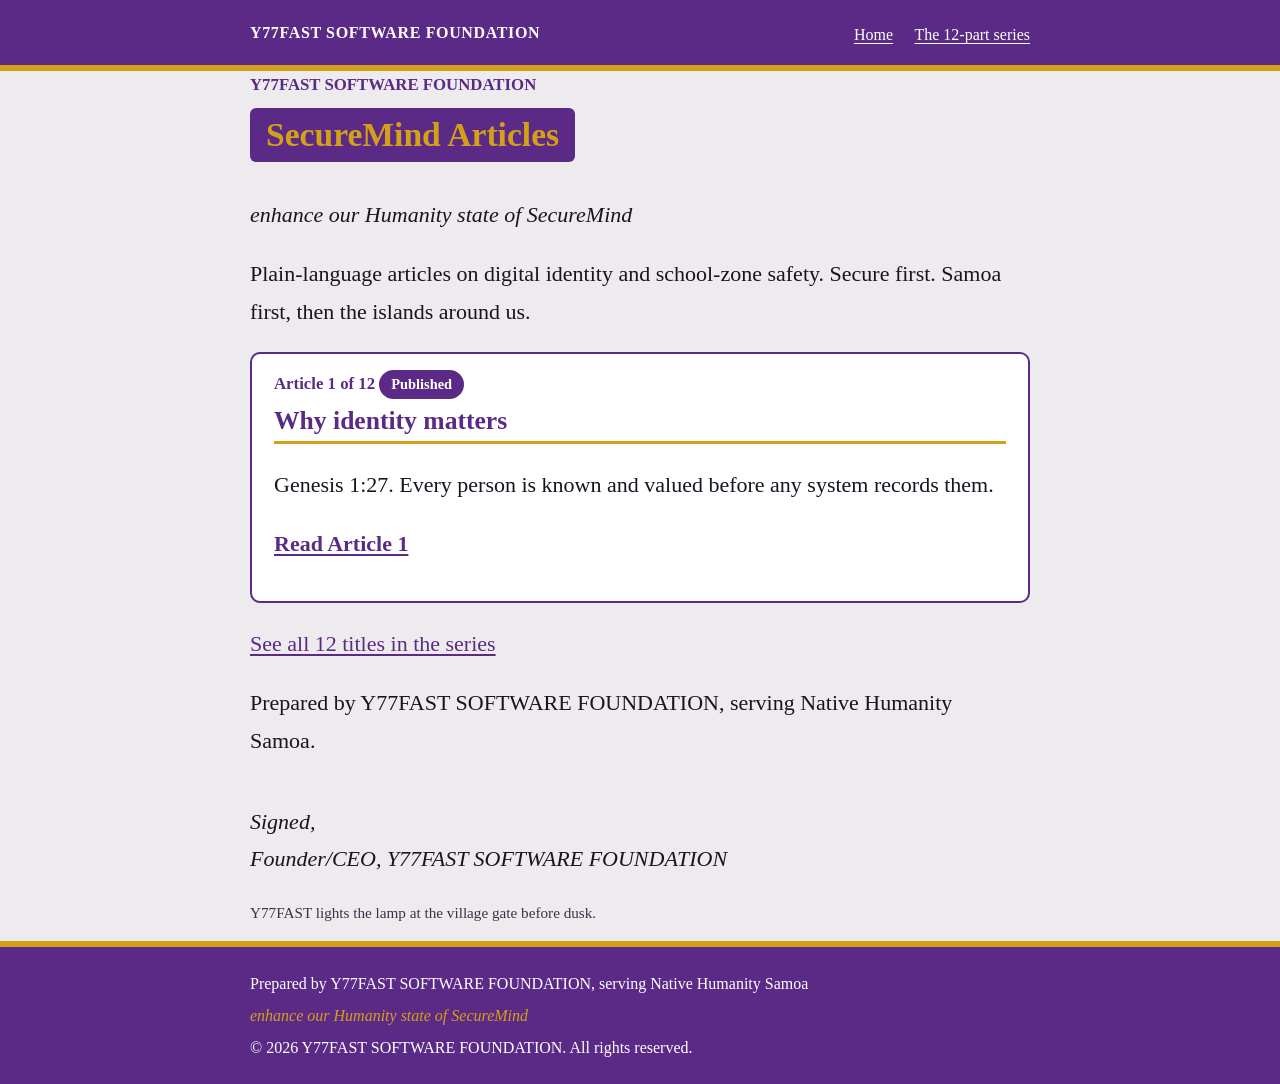
==== index.html @ 17b6fd6f "Launch Y77FAST articles: SecureMind series (Article 1)" ====
<!DOCTYPE html>
<html lang="en">
<!-- Doc ID: Y77F-IDX-20261024-e2b05198 -->
<!-- Owner: Favor Figota Taueva, Founder/CEO, Y77FAST SOFTWARE FOUNDATION | © 2026 Y77FAST SOFTWARE FOUNDATION. All rights reserved. -->
<head>
<meta charset="utf-8">
<meta name="viewport" content="width=device-width, initial-scale=1">
<title>SecureMind Articles | Y77FAST SOFTWARE FOUNDATION</title>
<meta name="description" content="Articles from Y77FAST SOFTWARE FOUNDATION on digital identity and school-zone safety: enhance our Humanity state of SecureMind.">
<meta name="author" content="Y77FAST SOFTWARE FOUNDATION">
<meta name="owner" content="Favor Figota Taueva, Founder/CEO, Y77FAST SOFTWARE FOUNDATION">
<meta name="copyright" content="© 2026 Y77FAST SOFTWARE FOUNDATION. All rights reserved.">
<meta name="publisher" content="Y77FAST SOFTWARE FOUNDATION">
<meta name="doc-id" content="Y77F-IDX-20261024-e2b05198">
<link rel="stylesheet" href="assets/style.css">
</head>
<body>
<a class="skip" href="#main">Skip to content</a>
<header class="site"><div class="wrap">
<a class="brand" href="index.html">Y77FAST SOFTWARE FOUNDATION</a>
<nav aria-label="Main"><a href="index.html">Home</a> <a href="series.html">The 12-part series</a></nav>
</div></header>
<main id="main" class="wrap">
<p class="kicker">Y77FAST SOFTWARE FOUNDATION</p>
<h1>SecureMind Articles</h1>
<p><em>enhance our Humanity state of SecureMind</em></p>
<p>Plain-language articles on digital identity and school-zone safety. Secure first. Samoa first, then the islands around us.</p>
<div class="card">
<p class="kicker">Article 1 of 12 <span class="badge">Published</span></p>
<h2 style="margin-top:.2em">Why identity matters</h2>
<p>Genesis 1:27. Every person is known and valued before any system records them.</p>
<p><a href="articles/01-why-identity-matters.html"><strong>Read Article 1</strong></a></p>
</div>
<p><a href="series.html">See all 12 titles in the series</a></p>
<p>Prepared by Y77FAST SOFTWARE FOUNDATION, serving Native Humanity Samoa.</p>
<p class="sig">Signed,<br>Founder/CEO, Y77FAST SOFTWARE FOUNDATION</p>
<p class="mark">Y77FAST lights the lamp at the village gate before dusk.</p>
</main>
<footer class="site"><div class="wrap">
<p class="prep">Prepared by Y77FAST SOFTWARE FOUNDATION, serving Native Humanity Samoa</p>
<p class="theme">enhance our Humanity state of SecureMind</p>
<p class="copy">© 2026 Y77FAST SOFTWARE FOUNDATION. All rights reserved.</p>
</div></footer>
</body>
</html>
---- assets/style.css ----
/* Doc ID: Y77F-CSS-20261024 | © 2026 Y77FAST SOFTWARE FOUNDATION. All rights reserved. */
:root{--bg:#EDEBEE;--ink:#1A1320;--gold:#D4A017;--purple:#5B2A86;--card:#FFFFFF}
*{box-sizing:border-box}
html{font-size:100%}
body{margin:0;background:var(--bg);color:var(--ink);font-family:Georgia,"Times New Roman",serif;font-size:22px;line-height:1.7}
.wrap{max-width:820px;margin:0 auto;padding:0 20px}
.skip{position:absolute;left:-999px}.skip:focus{left:10px;top:10px;background:#fff;padding:8px;z-index:9}
header.site{background:var(--purple);border-bottom:6px solid var(--gold)}
header.site .wrap{display:flex;flex-wrap:wrap;justify-content:space-between;align-items:center;gap:8px 24px;padding-top:14px;padding-bottom:14px}
.brand{color:#fff;font-weight:700;text-decoration:none;font-size:1.0rem;letter-spacing:.04em}
nav a{color:#fff;font-size:1rem;margin-left:16px;text-decoration:underline}
nav a:hover,nav a:focus{background:var(--gold);color:#1A1320}
main{padding-top:28px;padding-bottom:40px}
h1{color:var(--gold);background:var(--purple);display:inline-block;padding:6px 16px;border-radius:6px;font-size:2.1rem;line-height:1.25;margin:8px 0 12px}
h2{color:var(--purple);font-size:1.6rem;line-height:1.3;margin:2em 0 .4em;border-bottom:3px solid var(--gold);padding-bottom:4px}
h3{color:var(--purple);font-size:1.3rem}
p,li{max-width:70ch}
a{color:var(--purple);text-decoration:underline;text-underline-offset:3px}
a:hover,a:focus{background:var(--gold);color:#1A1320}
a:focus-visible,button:focus-visible{outline:3px solid var(--purple);outline-offset:2px}
.kicker{color:var(--purple);font-weight:700;font-size:1.05rem;margin:0}
blockquote{margin:1.2em 0;padding:14px 20px;background:var(--card);border-left:8px solid var(--gold);border-radius:0 8px 8px 0}
blockquote p{margin:.3em 0}
pre{background:#1A1320;color:#F5F0FA;padding:16px;border-radius:8px;overflow-x:auto;font-size:.8rem;line-height:1.5}
code{font-family:Consolas,Menlo,monospace;font-size:.85em}
p code,li code{background:#fff;padding:1px 6px;border-radius:4px}
table{border-collapse:collapse;width:100%;background:var(--card);margin:1em 0;font-size:1rem}
th,td{border:2px solid var(--purple);padding:10px 12px;text-align:left;vertical-align:top}
th{background:var(--purple);color:#fff}
hr{border:0;border-top:3px solid var(--gold);margin:2em 0}
.card{background:var(--card);border:2px solid var(--purple);border-radius:10px;padding:16px 22px;margin:20px 0}
.badge{display:inline-block;background:var(--purple);color:#fff;font-weight:700;font-size:.9rem;padding:2px 12px;border-radius:999px}
.badge.soon{background:#fff;color:var(--purple);border:2px solid var(--purple)}
ol.series{padding-left:0;list-style:none}
ol.series li{background:var(--card);border-left:8px solid var(--gold);margin:12px 0;padding:10px 16px;border-radius:0 8px 8px 0;max-width:none}
ol.series li.soon{border-left-color:#9a8fa6;color:#3b3345}
.sig{margin-top:2em;font-style:italic}
footer.site{background:var(--purple);color:#fff;border-top:6px solid var(--gold);padding:18px 0;font-size:1rem}
footer.site p{margin:.3em 0}
footer.site .theme{font-style:italic;color:var(--gold)}
@media (max-width:600px){body{font-size:20px}h1{font-size:1.7rem}h2{font-size:1.4rem}nav a{margin-left:0;margin-right:14px}}
.mark{font-size:.95rem;color:#3b3345}
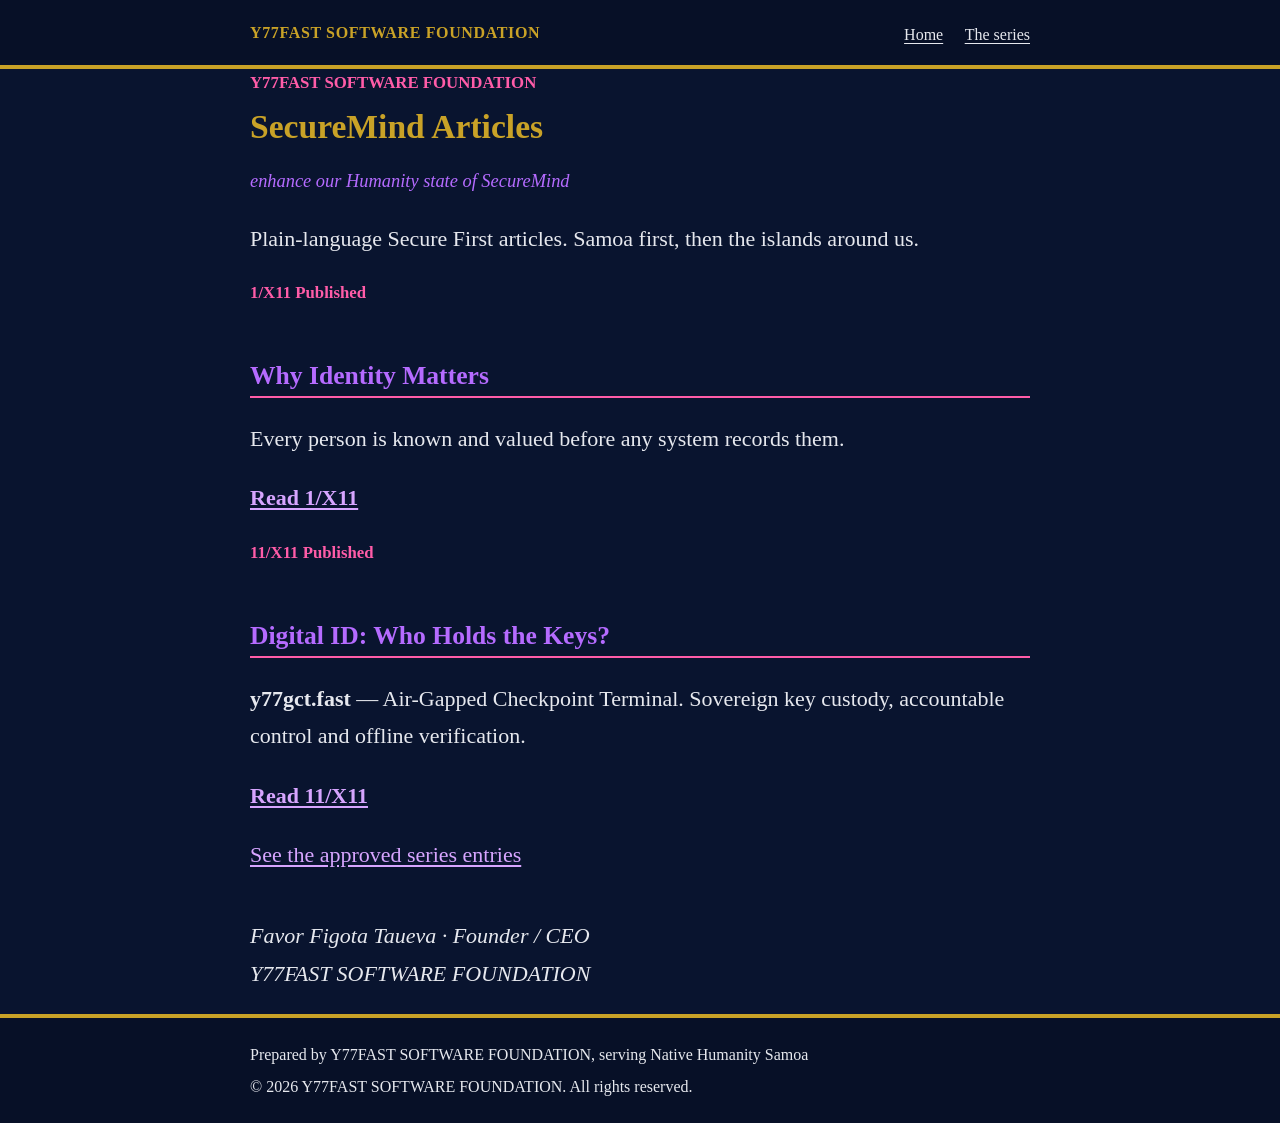
==== commit ce57c3ab: "Publish 11/X11 as web article and remove PDF" ====
--- a/index.html
+++ b/index.html
@@ -1,45 +1,8 @@
 <!DOCTYPE html>
-<html lang="en">
-<!-- Doc ID: Y77F-IDX-20261024-e2b05198 -->
-<!-- Owner: Favor Figota Taueva, Founder/CEO, Y77FAST SOFTWARE FOUNDATION | © 2026 Y77FAST SOFTWARE FOUNDATION. All rights reserved. -->
-<head>
-<meta charset="utf-8">
-<meta name="viewport" content="width=device-width, initial-scale=1">
-<title>SecureMind Articles | Y77FAST SOFTWARE FOUNDATION</title>
-<meta name="description" content="Articles from Y77FAST SOFTWARE FOUNDATION on digital identity and school-zone safety: enhance our Humanity state of SecureMind.">
-<meta name="author" content="Y77FAST SOFTWARE FOUNDATION">
-<meta name="owner" content="Favor Figota Taueva, Founder/CEO, Y77FAST SOFTWARE FOUNDATION">
-<meta name="copyright" content="© 2026 Y77FAST SOFTWARE FOUNDATION. All rights reserved.">
-<meta name="publisher" content="Y77FAST SOFTWARE FOUNDATION">
-<meta name="doc-id" content="Y77F-IDX-20261024-e2b05198">
-<link rel="stylesheet" href="assets/style.css">
-</head>
-<body>
-<a class="skip" href="#main">Skip to content</a>
-<header class="site"><div class="wrap">
-<a class="brand" href="index.html">Y77FAST SOFTWARE FOUNDATION</a>
-<nav aria-label="Main"><a href="index.html">Home</a> <a href="series.html">The 12-part series</a></nav>
-</div></header>
-<main id="main" class="wrap">
-<p class="kicker">Y77FAST SOFTWARE FOUNDATION</p>
-<h1>SecureMind Articles</h1>
-<p><em>enhance our Humanity state of SecureMind</em></p>
-<p>Plain-language articles on digital identity and school-zone safety. Secure first. Samoa first, then the islands around us.</p>
-<div class="card">
-<p class="kicker">Article 1 of 12 <span class="badge">Published</span></p>
-<h2 style="margin-top:.2em">Why identity matters</h2>
-<p>Genesis 1:27. Every person is known and valued before any system records them.</p>
-<p><a href="articles/01-why-identity-matters.html"><strong>Read Article 1</strong></a></p>
-</div>
-<p><a href="series.html">See all 12 titles in the series</a></p>
-<p>Prepared by Y77FAST SOFTWARE FOUNDATION, serving Native Humanity Samoa.</p>
-<p class="sig">Signed,<br>Founder/CEO, Y77FAST SOFTWARE FOUNDATION</p>
-<p class="mark">Y77FAST lights the lamp at the village gate before dusk.</p>
-</main>
-<footer class="site"><div class="wrap">
-<p class="prep">Prepared by Y77FAST SOFTWARE FOUNDATION, serving Native Humanity Samoa</p>
-<p class="theme">enhance our Humanity state of SecureMind</p>
-<p class="copy">© 2026 Y77FAST SOFTWARE FOUNDATION. All rights reserved.</p>
-</div></footer>
-</body>
-</html>
+<html lang="en"><head><meta charset="utf-8"><meta name="viewport" content="width=device-width,initial-scale=1"><title>SecureMind Articles | Y77FAST SOFTWARE FOUNDATION</title><meta name="description" content="Secure First articles from Y77FAST SOFTWARE FOUNDATION."><link rel="stylesheet" href="assets/style.css"></head>
+<body><a class="skip" href="#main">Skip to content</a><header class="site"><div class="wrap"><a class="brand" href="index.html">Y77FAST SOFTWARE FOUNDATION</a><nav><a href="index.html">Home</a> <a href="series.html">The series</a></nav></div></header>
+<main id="main" class="wrap"><p class="kicker">Y77FAST SOFTWARE FOUNDATION</p><h1>SecureMind Articles</h1><p class="subtitle"><em>enhance our Humanity state of SecureMind</em></p><p>Plain-language Secure First articles. Samoa first, then the islands around us.</p>
+<article class="card"><p class="kicker">1/X11 <span class="badge">Published</span></p><h2>Why Identity Matters</h2><p>Every person is known and valued before any system records them.</p><p><a href="articles/01-why-identity-matters.html"><strong>Read 1/X11</strong></a></p></article>
+<article class="card"><p class="kicker">11/X11 <span class="badge">Published</span></p><h2>Digital ID: Who Holds the Keys?</h2><p><strong>y77gct.fast</strong> — Air-Gapped Checkpoint Terminal. Sovereign key custody, accountable control and offline verification.</p><p><a href="articles/11-x11-who-holds-the-keys.html"><strong>Read 11/X11</strong></a></p></article>
+<p><a href="series.html">See the approved series entries</a></p><p class="sig">Favor Figota Taueva · Founder / CEO<br>Y77FAST SOFTWARE FOUNDATION</p></main>
+<footer class="site"><div class="wrap"><p>Prepared by Y77FAST SOFTWARE FOUNDATION, serving Native Humanity Samoa</p><p>© 2026 Y77FAST SOFTWARE FOUNDATION. All rights reserved.</p></div></footer></body></html>
--- a/assets/style.css
+++ b/assets/style.css
@@ -1,42 +1,36 @@
 /* Doc ID: Y77F-CSS-20261024 | © 2026 Y77FAST SOFTWARE FOUNDATION. All rights reserved. */
-:root{--bg:#EDEBEE;--ink:#1A1320;--gold:#D4A017;--purple:#5B2A86;--card:#FFFFFF}
+:root{--bg:#09142F;--ink:#E6E8EE;--gold:#C9A227;--purple:#B56BFF;--pink:#FF5CA8;--card:#121E3A;--muted:#B9BFCE}
 *{box-sizing:border-box}
 html{font-size:100%}
 body{margin:0;background:var(--bg);color:var(--ink);font-family:Georgia,"Times New Roman",serif;font-size:22px;line-height:1.7}
 .wrap{max-width:820px;margin:0 auto;padding:0 20px}
 .skip{position:absolute;left:-999px}.skip:focus{left:10px;top:10px;background:#fff;padding:8px;z-index:9}
-header.site{background:var(--purple);border-bottom:6px solid var(--gold)}
+header.site{background:#071027;border-bottom:4px solid var(--gold)}
 header.site .wrap{display:flex;flex-wrap:wrap;justify-content:space-between;align-items:center;gap:8px 24px;padding-top:14px;padding-bottom:14px}
-.brand{color:#fff;font-weight:700;text-decoration:none;font-size:1.0rem;letter-spacing:.04em}
-nav a{color:#fff;font-size:1rem;margin-left:16px;text-decoration:underline}
-nav a:hover,nav a:focus{background:var(--gold);color:#1A1320}
+.brand{color:var(--gold);font-weight:700;text-decoration:none;font-size:1.0rem;letter-spacing:.04em}
+nav a{color:var(--ink);font-size:1rem;margin-left:16px;text-decoration:underline}
+nav a:hover,nav a:focus{background:var(--gold);color:#09142F}
 main{padding-top:28px;padding-bottom:40px}
-h1{color:var(--gold);background:var(--purple);display:inline-block;padding:6px 16px;border-radius:6px;font-size:2.1rem;line-height:1.25;margin:8px 0 12px}
-h2{color:var(--purple);font-size:1.6rem;line-height:1.3;margin:2em 0 .4em;border-bottom:3px solid var(--gold);padding-bottom:4px}
-h3{color:var(--purple);font-size:1.3rem}
+h1{color:var(--gold);display:block;padding:0;font-size:2.1rem;line-height:1.25;margin:8px 0 12px}
+h2{color:var(--purple);font-size:1.6rem;line-height:1.3;margin:2em 0 .4em;border-bottom:2px solid var(--pink);padding-bottom:4px}
+h2.pink{color:var(--pink)}
 p,li{max-width:70ch}
-a{color:var(--purple);text-decoration:underline;text-underline-offset:3px}
-a:hover,a:focus{background:var(--gold);color:#1A1320}
+a{color:#D7A5FF;text-decoration:underline;text-underline-offset:3px}
+a:hover,a:focus{background:var(--gold);color:#09142F}
 a:focus-visible,button:focus-visible{outline:3px solid var(--purple);outline-offset:2px}
-.kicker{color:var(--purple);font-weight:700;font-size:1.05rem;margin:0}
+.kicker{color:var(--pink);font-weight:700;font-size:1.05rem;margin:0}
+.subtitle{color:var(--purple);font-size:1.15rem}
 blockquote{margin:1.2em 0;padding:14px 20px;background:var(--card);border-left:8px solid var(--gold);border-radius:0 8px 8px 0}
 blockquote p{margin:.3em 0}
-pre{background:#1A1320;color:#F5F0FA;padding:16px;border-radius:8px;overflow-x:auto;font-size:.8rem;line-height:1.5}
-code{font-family:Consolas,Menlo,monospace;font-size:.85em}
-p code,li code{background:#fff;padding:1px 6px;border-radius:4px}
 table{border-collapse:collapse;width:100%;background:var(--card);margin:1em 0;font-size:1rem}
 th,td{border:2px solid var(--purple);padding:10px 12px;text-align:left;vertical-align:top}
-th{background:var(--purple);color:#fff}
-hr{border:0;border-top:3px solid var(--gold);margin:2em 0}
-.card{background:var(--card);border:2px solid var(--purple);border-radius:10px;padding:16px 22px;margin:20px 0}
-.badge{display:inline-block;background:var(--purple);color:#fff;font-weight:700;font-size:.9rem;padding:2px 12px;border-radius:999px}
-.badge.soon{background:#fff;color:var(--purple);border:2px solid var(--purple)}
-ol.series{padding-left:0;list-style:none}
-ol.series li{background:var(--card);border-left:8px solid var(--gold);margin:12px 0;padding:10px 16px;border-radius:0 8px 8px 0;max-width:none}
-ol.series li.soon{border-left-color:#9a8fa6;color:#3b3345}
+th{background:#3A2462;color:var(--ink)}
 .sig{margin-top:2em;font-style:italic}
-footer.site{background:var(--purple);color:#fff;border-top:6px solid var(--gold);padding:18px 0;font-size:1rem}
+footer.site{background:#071027;color:var(--ink);border-top:4px solid var(--gold);padding:18px 0;font-size:1rem}
 footer.site p{margin:.3em 0}
 footer.site .theme{font-style:italic;color:var(--gold)}
 @media (max-width:600px){body{font-size:20px}h1{font-size:1.7rem}h2{font-size:1.4rem}nav a{margin-left:0;margin-right:14px}}
-.mark{font-size:.95rem;color:#3b3345}
+.facts{background:var(--card);border:2px solid var(--gold);margin:1.2em 0}
+.facts div{display:grid;grid-template-columns:minmax(9rem,1fr) 3fr;border-bottom:1px solid #33405F;padding:.6em .8em}
+.facts div:last-child{border-bottom:0}.facts dt{color:var(--muted);font-weight:700}.facts dd{margin:0}
+.disclaimer{border-color:var(--gold)}
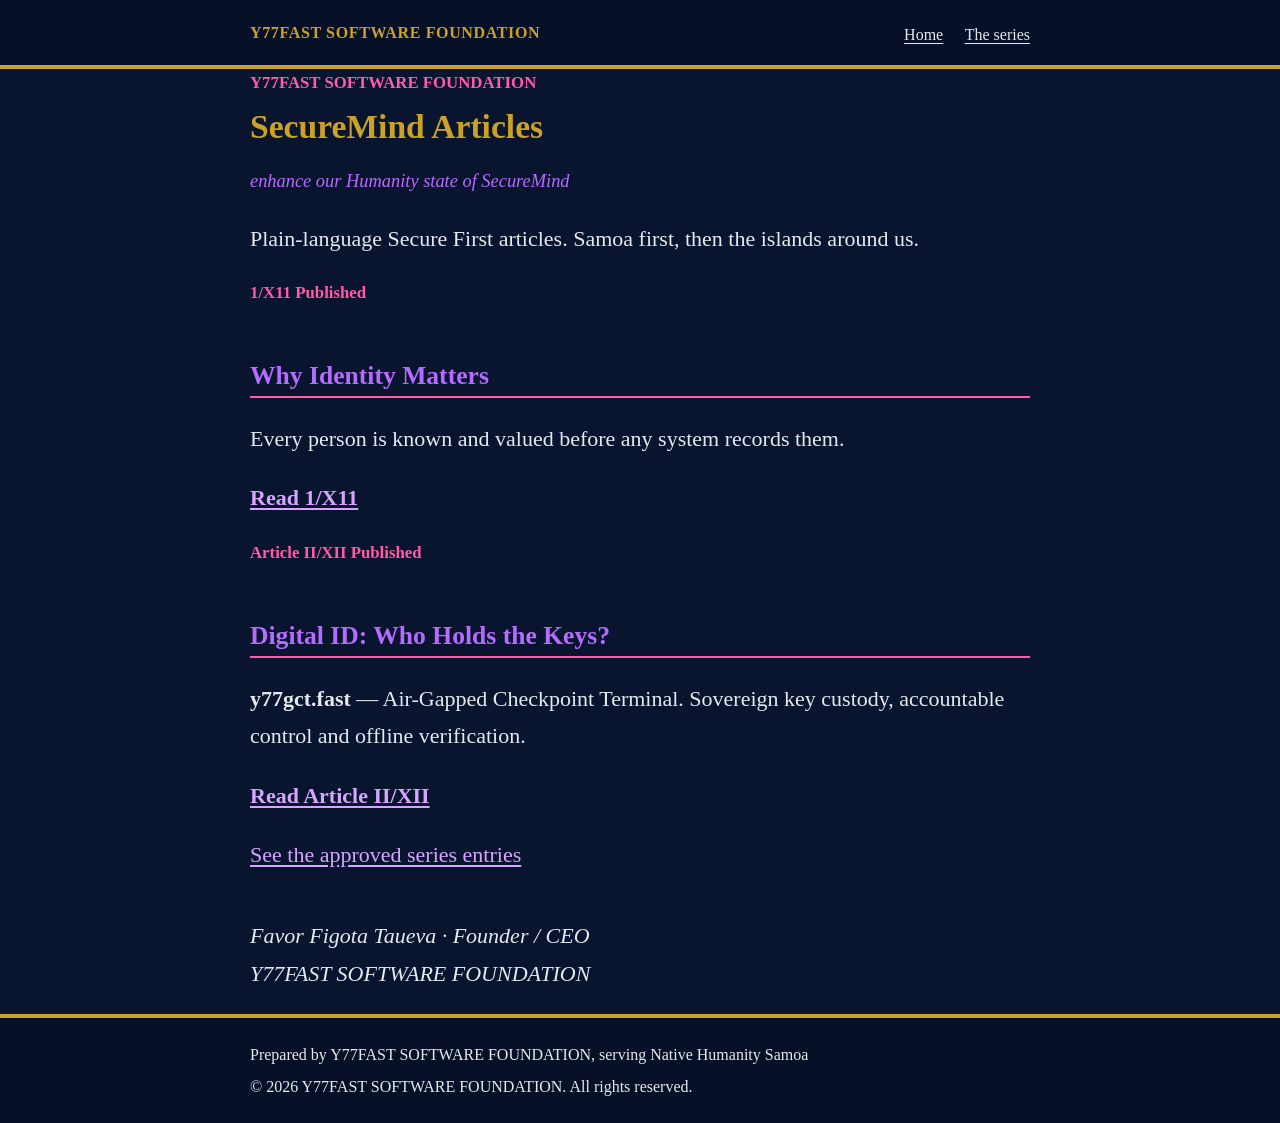
==== commit 958c91c5: "Article II/XII: Roman numeral labels and section numbers" ====
--- a/index.html
+++ b/index.html
@@ -3,6 +3,6 @@
 <body><a class="skip" href="#main">Skip to content</a><header class="site"><div class="wrap"><a class="brand" href="index.html">Y77FAST SOFTWARE FOUNDATION</a><nav><a href="index.html">Home</a> <a href="series.html">The series</a></nav></div></header>
 <main id="main" class="wrap"><p class="kicker">Y77FAST SOFTWARE FOUNDATION</p><h1>SecureMind Articles</h1><p class="subtitle"><em>enhance our Humanity state of SecureMind</em></p><p>Plain-language Secure First articles. Samoa first, then the islands around us.</p>
 <article class="card"><p class="kicker">1/X11 <span class="badge">Published</span></p><h2>Why Identity Matters</h2><p>Every person is known and valued before any system records them.</p><p><a href="articles/01-why-identity-matters.html"><strong>Read 1/X11</strong></a></p></article>
-<article class="card"><p class="kicker">11/X11 <span class="badge">Published</span></p><h2>Digital ID: Who Holds the Keys?</h2><p><strong>y77gct.fast</strong> — Air-Gapped Checkpoint Terminal. Sovereign key custody, accountable control and offline verification.</p><p><a href="articles/11-x11-who-holds-the-keys.html"><strong>Read 11/X11</strong></a></p></article>
+<article class="card"><p class="kicker">Article II/XII <span class="badge">Published</span></p><h2>Digital ID: Who Holds the Keys?</h2><p><strong>y77gct.fast</strong> — Air-Gapped Checkpoint Terminal. Sovereign key custody, accountable control and offline verification.</p><p><a href="articles/11-x11-who-holds-the-keys.html"><strong>Read Article II/XII</strong></a></p></article>
 <p><a href="series.html">See the approved series entries</a></p><p class="sig">Favor Figota Taueva · Founder / CEO<br>Y77FAST SOFTWARE FOUNDATION</p></main>
 <footer class="site"><div class="wrap"><p>Prepared by Y77FAST SOFTWARE FOUNDATION, serving Native Humanity Samoa</p><p>© 2026 Y77FAST SOFTWARE FOUNDATION. All rights reserved.</p></div></footer></body></html>
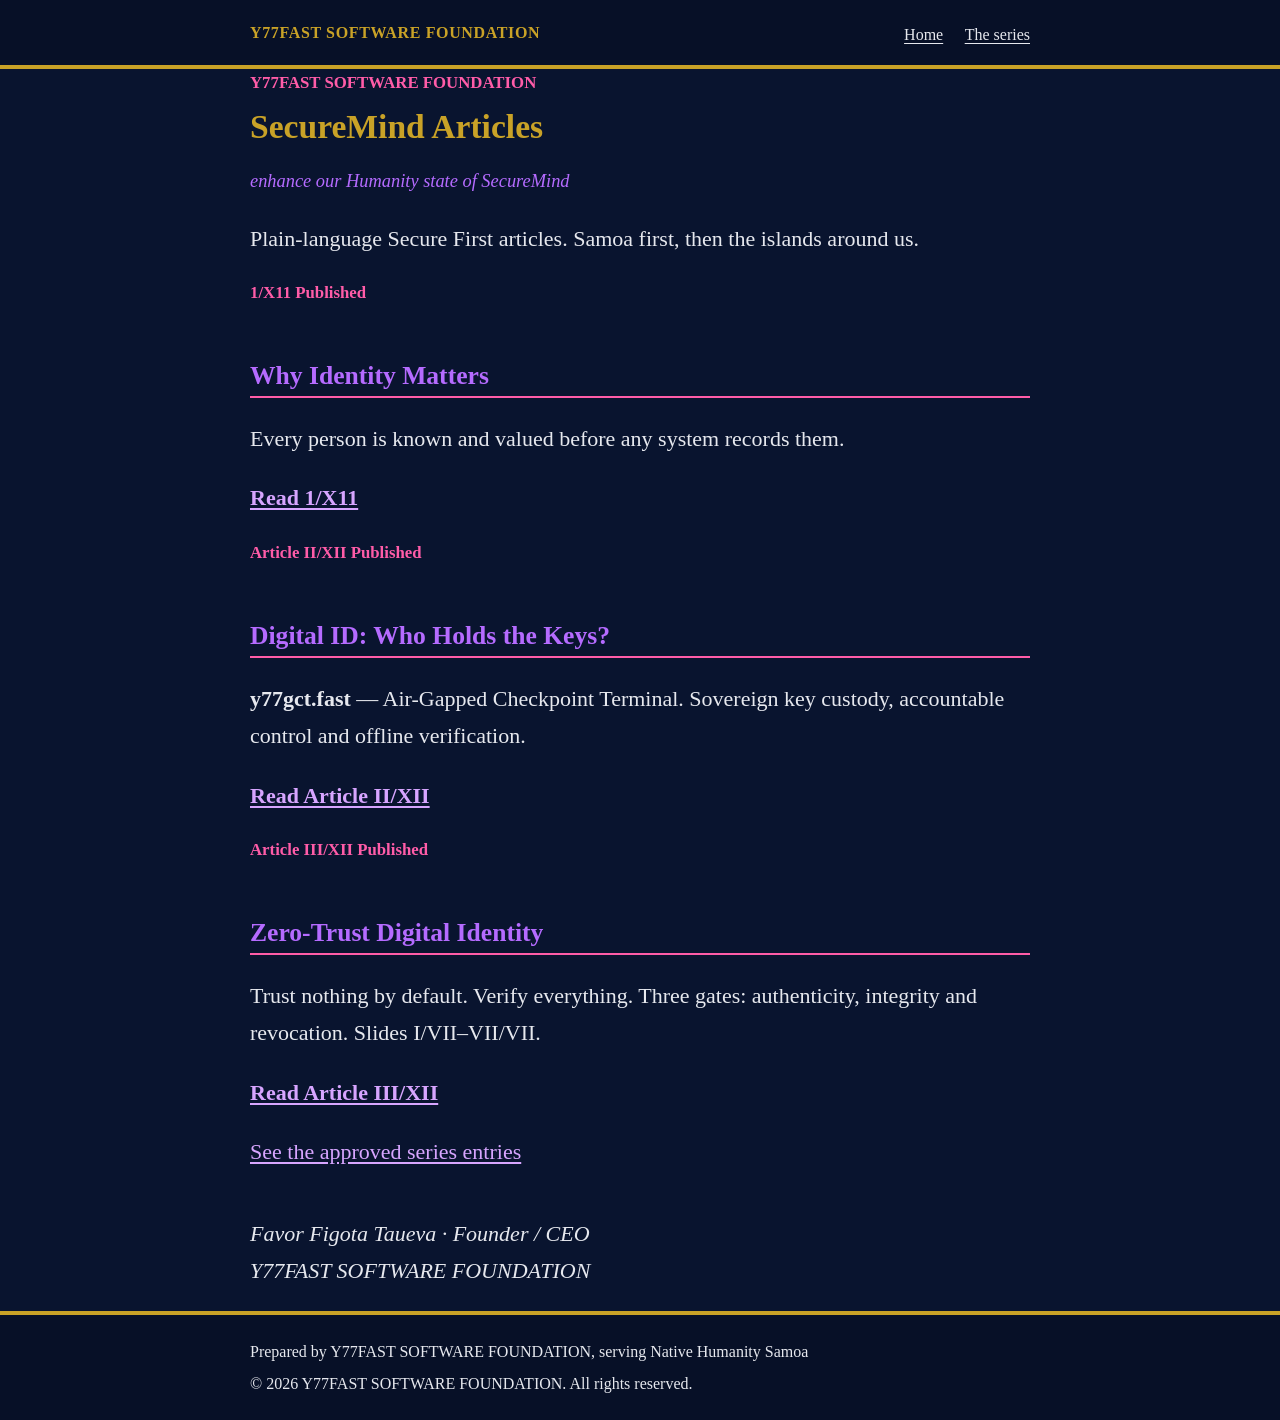
==== commit de649987: "Add Article III/XII: Zero-Trust Digital Identity slides I/VII–VII/VII" ====
--- a/index.html
+++ b/index.html
@@ -4,5 +4,6 @@
 <main id="main" class="wrap"><p class="kicker">Y77FAST SOFTWARE FOUNDATION</p><h1>SecureMind Articles</h1><p class="subtitle"><em>enhance our Humanity state of SecureMind</em></p><p>Plain-language Secure First articles. Samoa first, then the islands around us.</p>
 <article class="card"><p class="kicker">1/X11 <span class="badge">Published</span></p><h2>Why Identity Matters</h2><p>Every person is known and valued before any system records them.</p><p><a href="articles/01-why-identity-matters.html"><strong>Read 1/X11</strong></a></p></article>
 <article class="card"><p class="kicker">Article II/XII <span class="badge">Published</span></p><h2>Digital ID: Who Holds the Keys?</h2><p><strong>y77gct.fast</strong> — Air-Gapped Checkpoint Terminal. Sovereign key custody, accountable control and offline verification.</p><p><a href="articles/11-x11-who-holds-the-keys.html"><strong>Read Article II/XII</strong></a></p></article>
+<article class="card"><p class="kicker">Article III/XII <span class="badge">Published</span></p><h2>Zero-Trust Digital Identity</h2><p>Trust nothing by default. Verify everything. Three gates: authenticity, integrity and revocation. Slides I/VII–VII/VII.</p><p><a href="articles/111-x11-zero-trust-digital-identity.html"><strong>Read Article III/XII</strong></a></p></article>
 <p><a href="series.html">See the approved series entries</a></p><p class="sig">Favor Figota Taueva · Founder / CEO<br>Y77FAST SOFTWARE FOUNDATION</p></main>
 <footer class="site"><div class="wrap"><p>Prepared by Y77FAST SOFTWARE FOUNDATION, serving Native Humanity Samoa</p><p>© 2026 Y77FAST SOFTWARE FOUNDATION. All rights reserved.</p></div></footer></body></html>
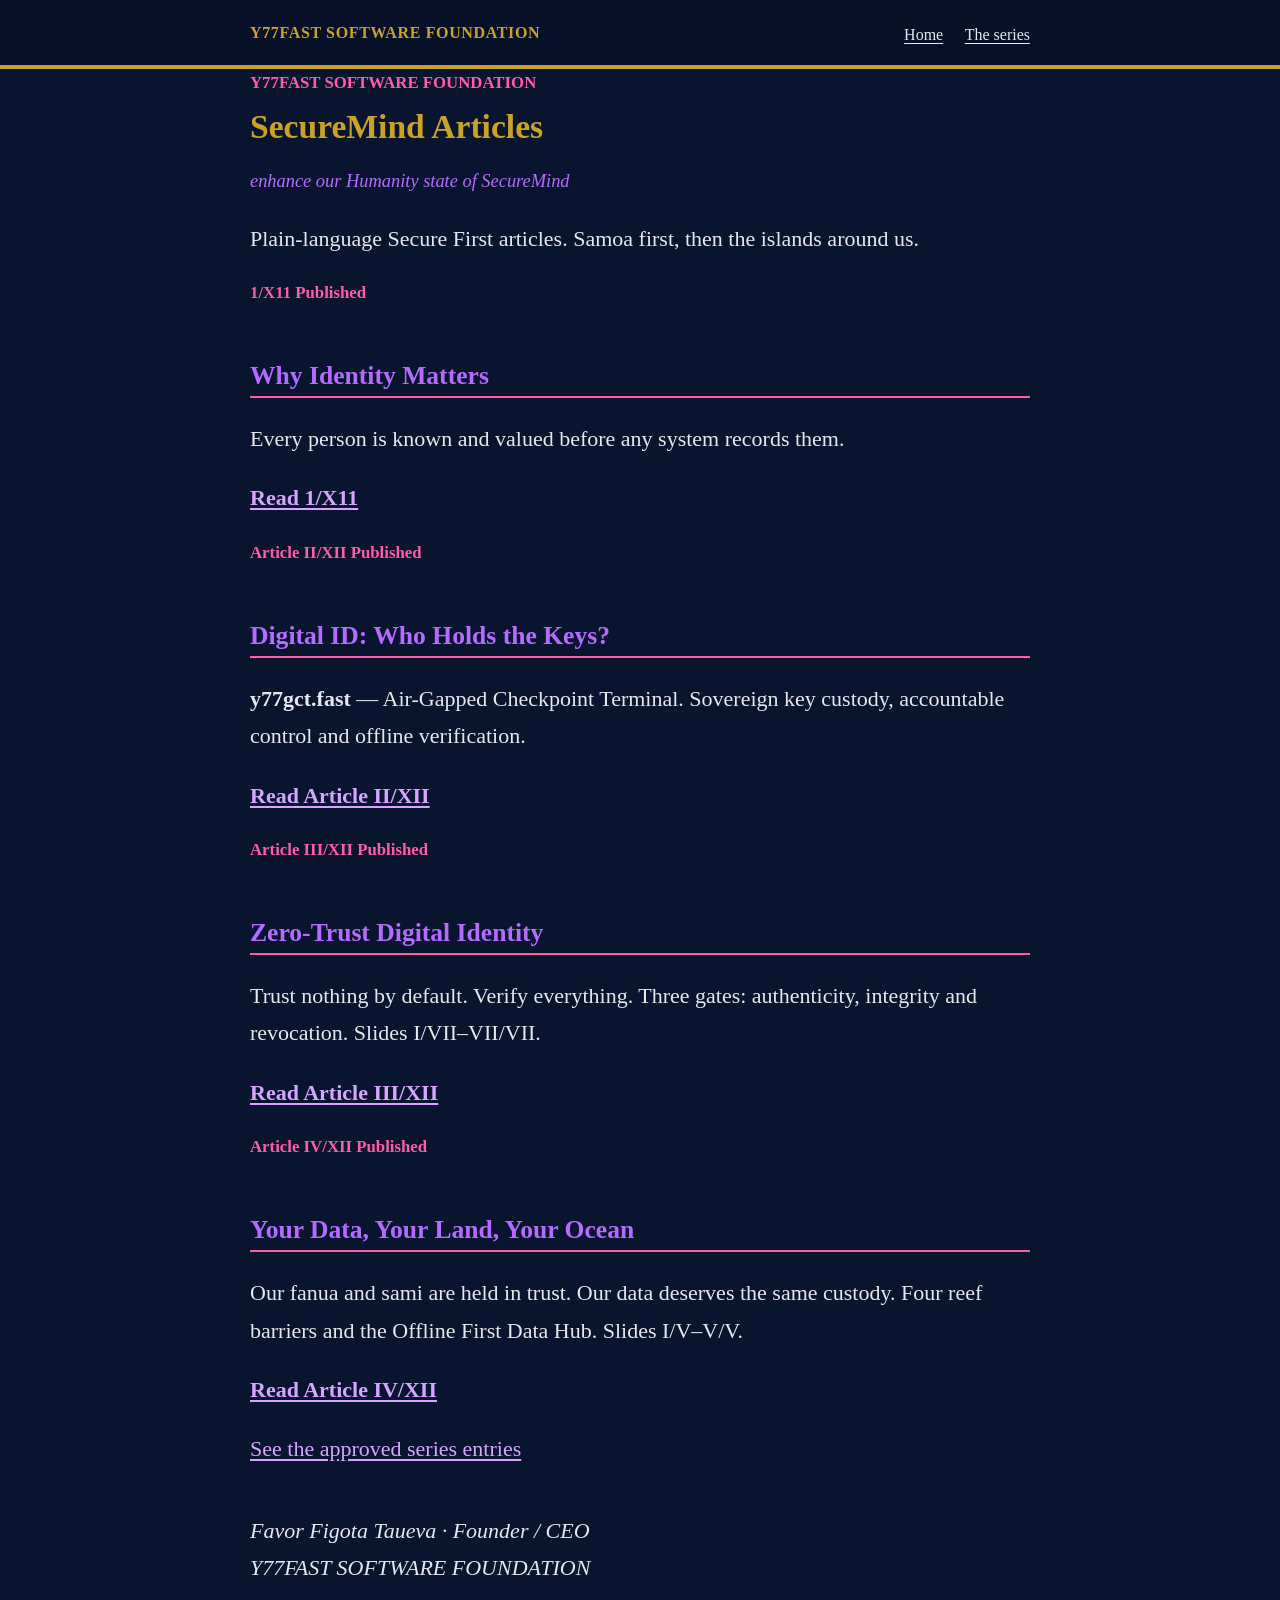
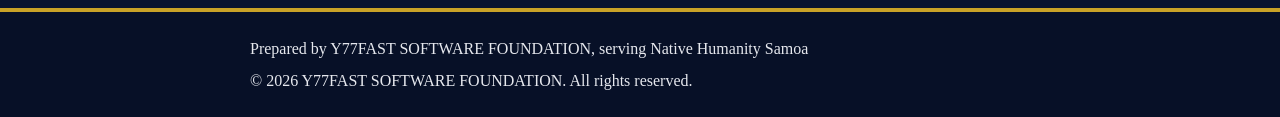
==== commit 41ae881e: "Add Article IV/XII: Your Data, Your Land, Your Ocean slides I/V–V/V" ====
--- a/index.html
+++ b/index.html
@@ -4,6 +4,6 @@
 <main id="main" class="wrap"><p class="kicker">Y77FAST SOFTWARE FOUNDATION</p><h1>SecureMind Articles</h1><p class="subtitle"><em>enhance our Humanity state of SecureMind</em></p><p>Plain-language Secure First articles. Samoa first, then the islands around us.</p>
 <article class="card"><p class="kicker">1/X11 <span class="badge">Published</span></p><h2>Why Identity Matters</h2><p>Every person is known and valued before any system records them.</p><p><a href="articles/01-why-identity-matters.html"><strong>Read 1/X11</strong></a></p></article>
 <article class="card"><p class="kicker">Article II/XII <span class="badge">Published</span></p><h2>Digital ID: Who Holds the Keys?</h2><p><strong>y77gct.fast</strong> — Air-Gapped Checkpoint Terminal. Sovereign key custody, accountable control and offline verification.</p><p><a href="articles/11-x11-who-holds-the-keys.html"><strong>Read Article II/XII</strong></a></p></article>
-<article class="card"><p class="kicker">Article III/XII <span class="badge">Published</span></p><h2>Zero-Trust Digital Identity</h2><p>Trust nothing by default. Verify everything. Three gates: authenticity, integrity and revocation. Slides I/VII–VII/VII.</p><p><a href="articles/111-x11-zero-trust-digital-identity.html"><strong>Read Article III/XII</strong></a></p></article>
+<article class="card"><p class="kicker">Article III/XII <span class="badge">Published</span></p><h2>Zero-Trust Digital Identity</h2><p>Trust nothing by default. Verify everything. Three gates: authenticity, integrity and revocation. Slides I/VII–VII/VII.</p><p><a href="articles/iii-xii-zero-trust-digital-identity.html"><strong>Read Article III/XII</strong></a></p></article><article class="card"><p class="kicker">Article IV/XII <span class="badge">Published</span></p><h2>Your Data, Your Land, Your Ocean</h2><p>Our fanua and sami are held in trust. Our data deserves the same custody. Four reef barriers and the Offline First Data Hub. Slides I/V–V/V.</p><p><a href="articles/iv-xii-your-data-your-land-your-ocean.html"><strong>Read Article IV/XII</strong></a></p></article>
 <p><a href="series.html">See the approved series entries</a></p><p class="sig">Favor Figota Taueva · Founder / CEO<br>Y77FAST SOFTWARE FOUNDATION</p></main>
 <footer class="site"><div class="wrap"><p>Prepared by Y77FAST SOFTWARE FOUNDATION, serving Native Humanity Samoa</p><p>© 2026 Y77FAST SOFTWARE FOUNDATION. All rights reserved.</p></div></footer></body></html>
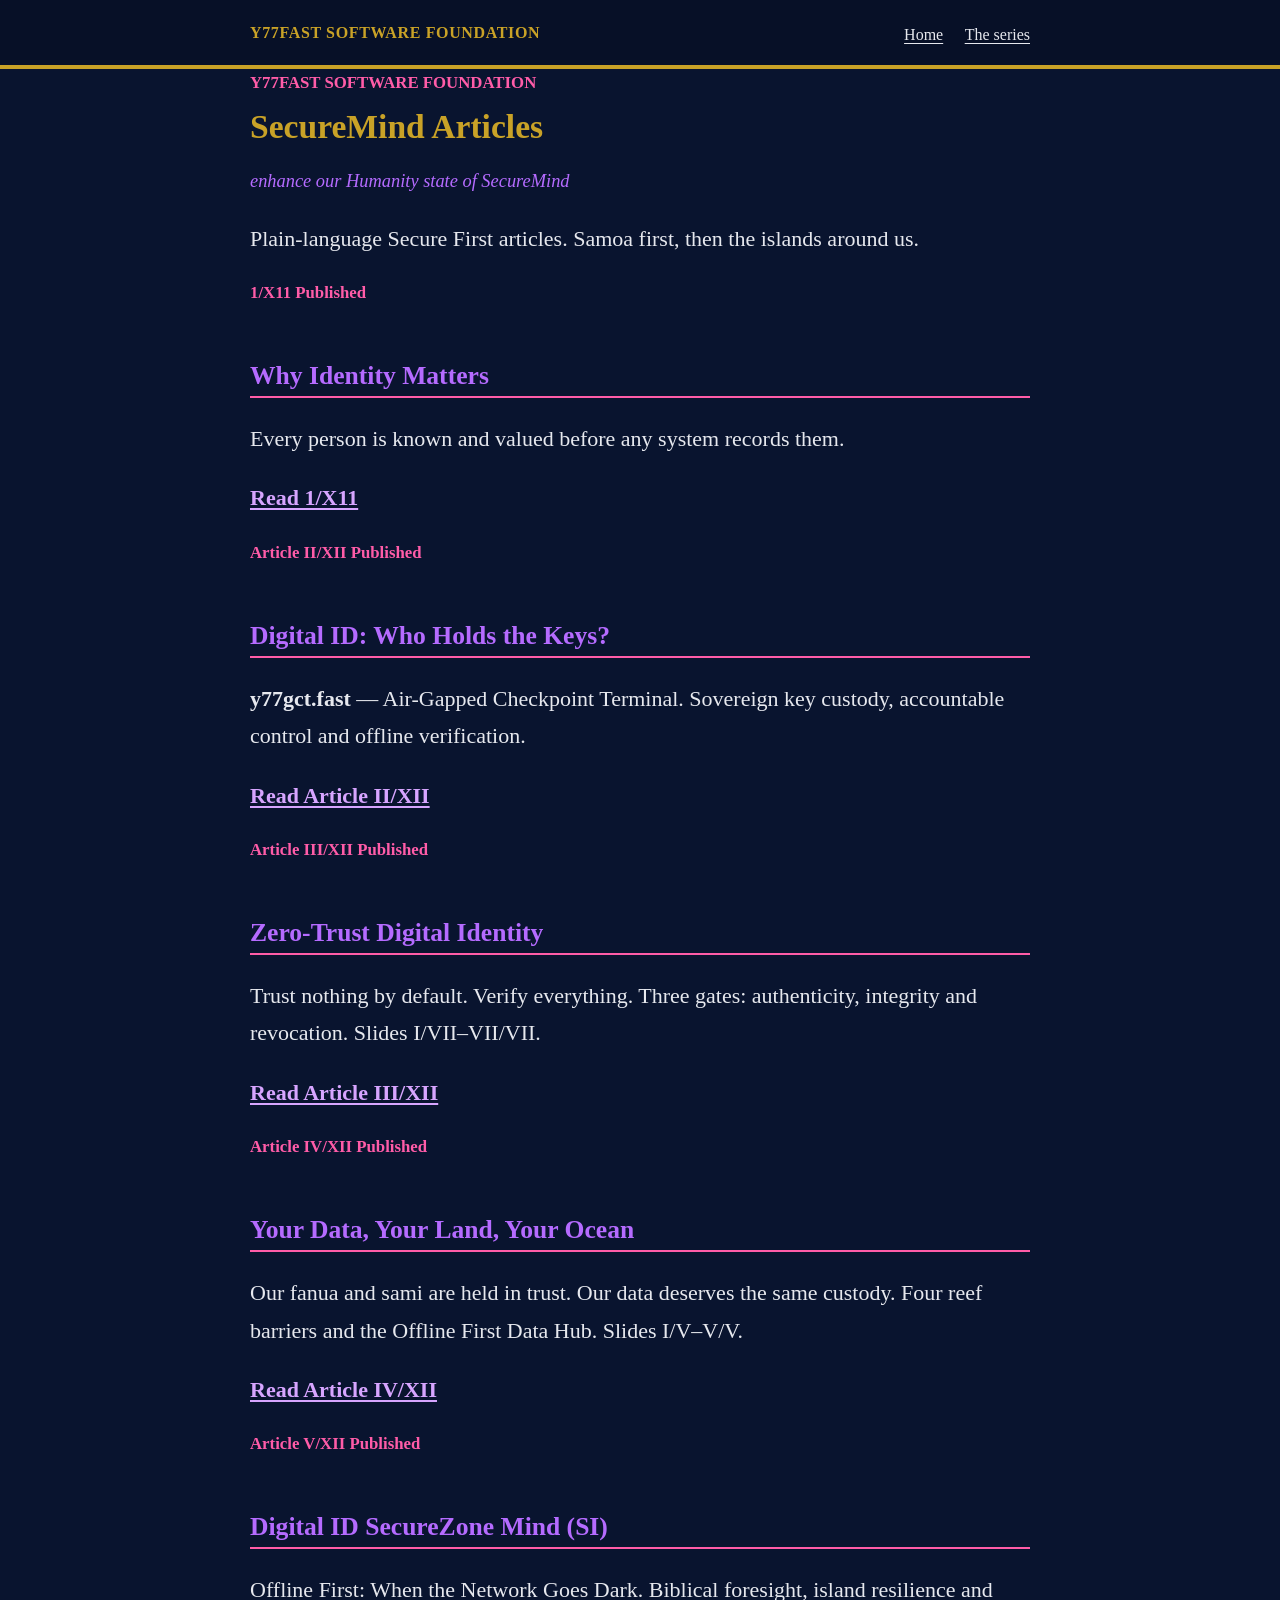
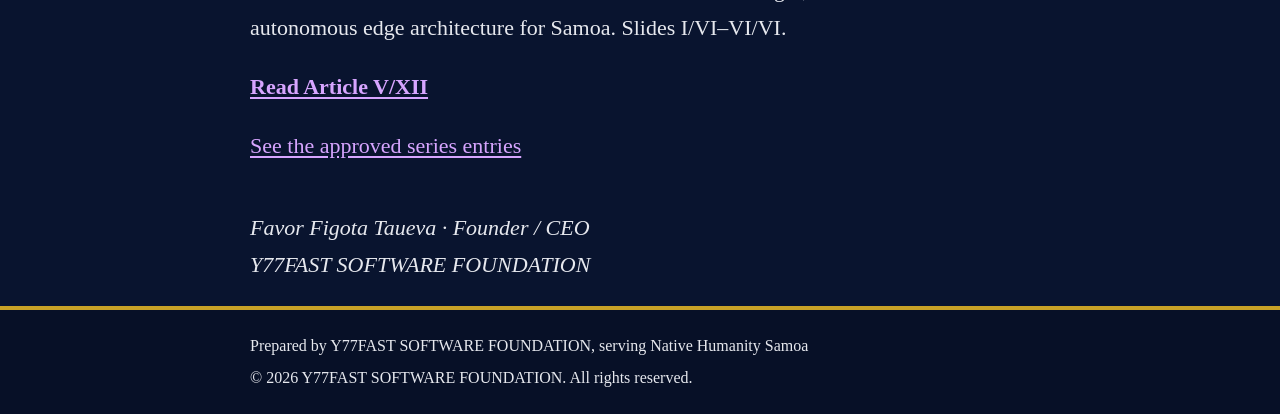
==== commit 22fb9a52: "Add Article V/XII: Digital ID SecureZone Mind (SI) slides I/VI–VI/VI" ====
--- a/index.html
+++ b/index.html
@@ -4,6 +4,6 @@
 <main id="main" class="wrap"><p class="kicker">Y77FAST SOFTWARE FOUNDATION</p><h1>SecureMind Articles</h1><p class="subtitle"><em>enhance our Humanity state of SecureMind</em></p><p>Plain-language Secure First articles. Samoa first, then the islands around us.</p>
 <article class="card"><p class="kicker">1/X11 <span class="badge">Published</span></p><h2>Why Identity Matters</h2><p>Every person is known and valued before any system records them.</p><p><a href="articles/01-why-identity-matters.html"><strong>Read 1/X11</strong></a></p></article>
 <article class="card"><p class="kicker">Article II/XII <span class="badge">Published</span></p><h2>Digital ID: Who Holds the Keys?</h2><p><strong>y77gct.fast</strong> — Air-Gapped Checkpoint Terminal. Sovereign key custody, accountable control and offline verification.</p><p><a href="articles/11-x11-who-holds-the-keys.html"><strong>Read Article II/XII</strong></a></p></article>
-<article class="card"><p class="kicker">Article III/XII <span class="badge">Published</span></p><h2>Zero-Trust Digital Identity</h2><p>Trust nothing by default. Verify everything. Three gates: authenticity, integrity and revocation. Slides I/VII–VII/VII.</p><p><a href="articles/iii-xii-zero-trust-digital-identity.html"><strong>Read Article III/XII</strong></a></p></article><article class="card"><p class="kicker">Article IV/XII <span class="badge">Published</span></p><h2>Your Data, Your Land, Your Ocean</h2><p>Our fanua and sami are held in trust. Our data deserves the same custody. Four reef barriers and the Offline First Data Hub. Slides I/V–V/V.</p><p><a href="articles/iv-xii-your-data-your-land-your-ocean.html"><strong>Read Article IV/XII</strong></a></p></article>
+<article class="card"><p class="kicker">Article III/XII <span class="badge">Published</span></p><h2>Zero-Trust Digital Identity</h2><p>Trust nothing by default. Verify everything. Three gates: authenticity, integrity and revocation. Slides I/VII–VII/VII.</p><p><a href="articles/iii-xii-zero-trust-digital-identity.html"><strong>Read Article III/XII</strong></a></p></article><article class="card"><p class="kicker">Article IV/XII <span class="badge">Published</span></p><h2>Your Data, Your Land, Your Ocean</h2><p>Our fanua and sami are held in trust. Our data deserves the same custody. Four reef barriers and the Offline First Data Hub. Slides I/V–V/V.</p><p><a href="articles/iv-xii-your-data-your-land-your-ocean.html"><strong>Read Article IV/XII</strong></a></p></article><article class="card"><p class="kicker">Article V/XII <span class="badge">Published</span></p><h2>Digital ID SecureZone Mind (SI)</h2><p>Offline First: When the Network Goes Dark. Biblical foresight, island resilience and autonomous edge architecture for Samoa. Slides I/VI–VI/VI.</p><p><a href="articles/v-xii-digital-id-securezone-mind.html"><strong>Read Article V/XII</strong></a></p></article>
 <p><a href="series.html">See the approved series entries</a></p><p class="sig">Favor Figota Taueva · Founder / CEO<br>Y77FAST SOFTWARE FOUNDATION</p></main>
 <footer class="site"><div class="wrap"><p>Prepared by Y77FAST SOFTWARE FOUNDATION, serving Native Humanity Samoa</p><p>© 2026 Y77FAST SOFTWARE FOUNDATION. All rights reserved.</p></div></footer></body></html>
